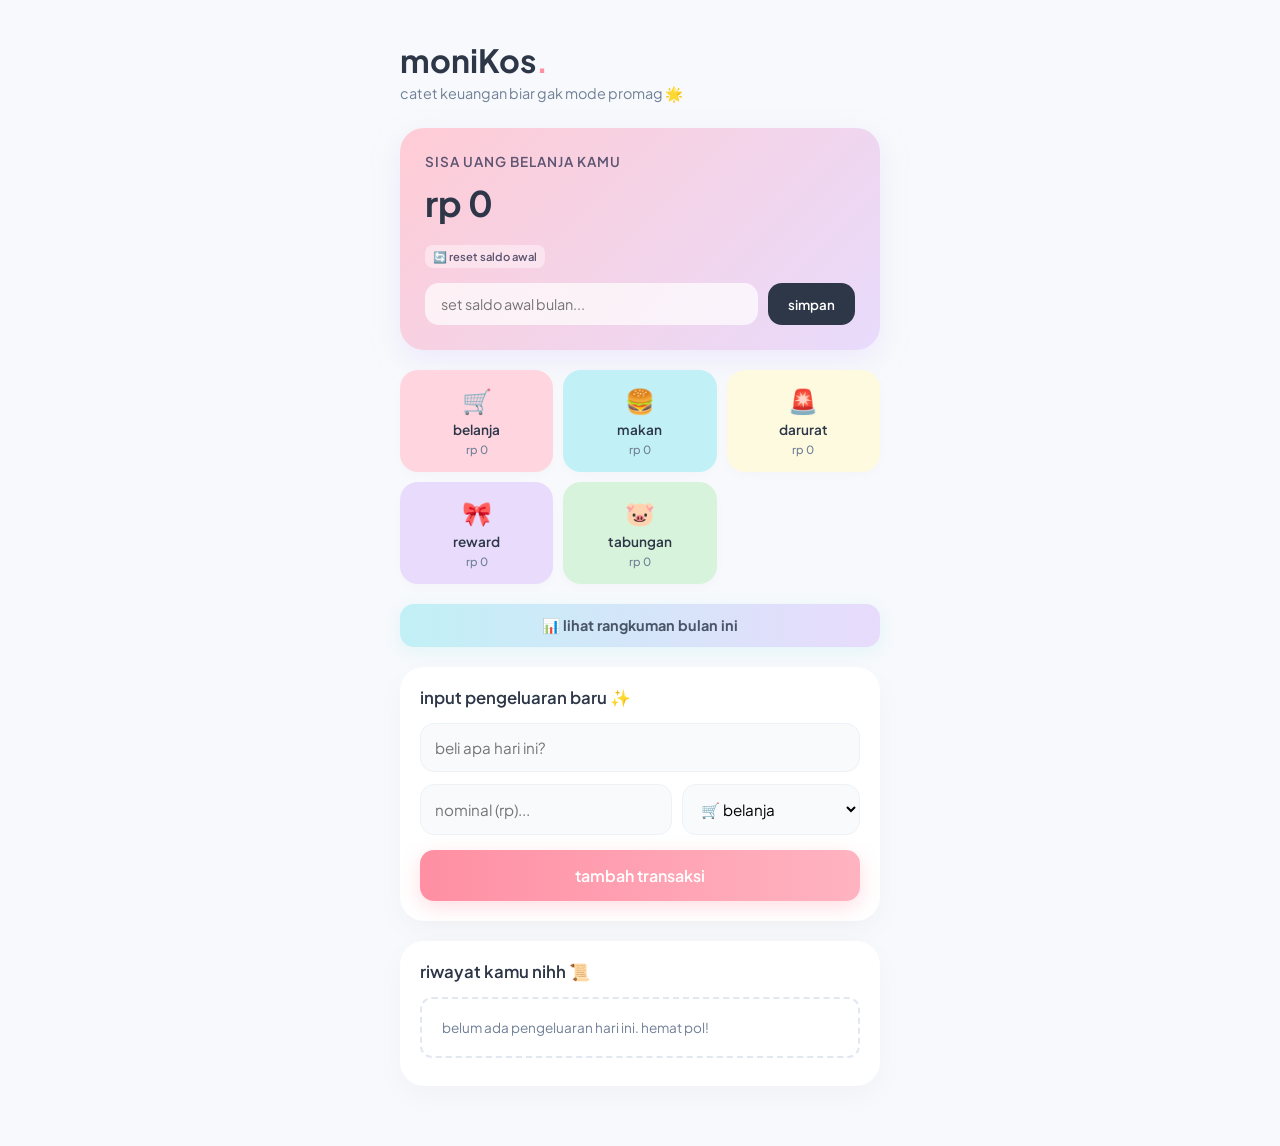
==== index.html @ 298461f0 "Add files via upload" ====
<!DOCTYPE html>
<html lang="en">
<head>
    <meta charset="UTF-8">
    <meta name="viewport" content="width=device-width, initial-scale=1.0">
    <title>moniKos 💸</title>
    <link rel="stylesheet" href="style.css">
</head>
<body>

    <div class="app-container">
        <header class="header">
            <h1>moniKos<span>.</span></h1>
            <p>catet keuangan biar gak mode promag 🌟</p>
        </header>

        <section class="main-balance-card">
            <p class="balance-label">sisa uang belanja kamu</p>
            <h2 id="sisaUang">rp 0</h2>
            <button class="btn-reset-saldo" onclick="resetSaldoAwal()">🔄 reset saldo awal</button>
            
            <div class="setup-saldo" style="margin-top: 15px;">
                <input type="number" id="saldoAwal" placeholder="set saldo awal bulan...">
                <button onclick="setSaldo()">simpan</button>
            </div>
        </section>

        <section class="category-grid">
            <div class="cat-box belanja">
                <span>🛒</span>
                <p>belanja</p>
                <small id="stat-belanja">rp 0</small>
            </div>
            <div class="cat-box makan">
                <span>🍔</span>
                <p>makan</p>
                <small id="stat-makan">rp 0</small>
            </div>
            <div class="cat-box darurat">
                <span>🚨</span>
                <p>darurat</p>
                <small id="stat-darurat">rp 0</small>
            </div>
            <div class="cat-box reward">
                <span>🎀</span>
                <p>reward</p>
                <small id="stat-reward">rp 0</small>
            </div>
            <div class="cat-box tabungan">
                <span>🐷</span>
                <p>tabungan</p>
                <small id="stat-tabungan">rp 0</small>
            </div>
        </section>

        <button class="btn-summary-trigger" onclick="bukaRangkuman()">📊 lihat rangkuman bulan ini</button>

        <section class="card input-card">
            <h3>input pengeluaran baru ✨</h3>
            <div class="form-group">
                <input type="text" id="namaItem" placeholder="beli apa hari ini?" autocomplete="off">
            </div>
            <div class="form-row">
                <input type="number" id="nominalItem" placeholder="nominal (rp)...">
                <select id="kategoriItem">
                    <option value="belanja">🛒 belanja</option>
                    <option value="makan">🍔 makan & minum</option>
                    <option value="darurat">🚨 dana darurat</option>
                    <option value="reward">🎀 self reward</option>
                    <option value="tabungan">🐷 khusus tabungan</option>
                </select>
            </div>
            <button class="btn-primary" onclick="tambahCatatan()">tambah transaksi</button>
        </section>

        <section class="card history-card">
            <h3>riwayat kamu nihh 📜</h3>
            <ul id="listRiwayat" class="history-list">
                <li class="empty-state">belum ada pengeluaran hari ini. hemat pol!</li>
            </ul>
        </section>
    </div>

    <div id="modalRangkuman" class="modal-overlay">
        <div class="modal-content">
            <div class="modal-header">
                <h3 id="judulRangkuman">rangkuman bulan ini 🌟</h3>
                <button class="close-modal" onclick="tutupRangkuman()">×</button>
            </div>
            <div id="isiRangkuman">
                </div>
        </div>
    </div>

    <script>
        // data utama keuangan
        let dompetkos = {
            saldoAwal: 0,
            pengeluaran: {
                belanja: 0,
                makan: 0,
                darurat: 0,
                reward: 0,
                tabungan: 0
            },
            riwayat: []
        };

        const classBulan = ['jan', 'feb', 'mar', 'apr', 'mei', 'jun', 'jul', 'agu', 'sep', 'okt', 'nov', 'des'];
        const namaBulanLengkap = ['januari', 'februari', 'maret', 'april', 'mei', 'juni', 'juli', 'agustus', 'september', 'oktober', 'november', 'desember'];

        // load data pas web dibuka
        window.onload = function() {
            const localData = localStorage.getItem('monikos_data');
            if (localData) {
                dompetkos = JSON.parse(localData);
            }
            updateTampilan();
        }

        // fungsi simpan saldo awal
        function setSaldo() {
            const inputSaldo = document.getElementById('saldoAwal').value;
            if (inputSaldo === '' || inputSaldo < 0) {
                alert('isi nominal saldo awal yang bener dulu yaaa cantiik/ganteng ✨');
                return;
            }
            dompetkos.saldoAwal = parseInt(inputSaldo);
            simpanKeLocalStorage();
            updateTampilan();
            document.getElementById('saldoAwal').value = '';
        }

        // reset total biar ga error minus
        function resetSaldoAwal() {
            const pilihan = confirm("pilih 'OK' untuk RESET TOTAL seluruh data keuangan biar balik ke rp 0.\n\npilih 'Cancel' jika hanya ingin mereset saldo awal saja.");
            if (pilihan) {
                dompetkos = {
                    saldoAwal: 0,
                    pengeluaran: { belanja: 0, makan: 0, darurat: 0, reward: 0, tabungan: 0 },
                    riwayat: []
                };
                alert("semua data keuangan kamu udah bersih kembali ke rp 0 yaaa! ✨");
            } else {
                dompetkos.saldoAwal = 0;
            }
            simpanKeLocalStorage();
            updateTampilan();
        }

        // tambah pengeluaran baru
        function tambahCatatan() {
            const namaItem = document.getElementById('namaItem').value;
            const nominalItem = document.getElementById('nominalItem').value;
            const kategoriItem = document.getElementById('kategoriItem').value;

            if (namaItem === '' || nominalItem === '' || nominalItem <= 0) {
                alert('aduh, isi nama barang ama nominalnya dulu yang bener yaaa! 📑');
                return;
            }

            const nominal = parseInt(nominalItem);
            const sekarang = new Date();

            dompetkos.pengeluaran[kategoriItem] += nominal;
            dompetkos.riwayat.unshift({
                id: Date.now(),
                nama: namaItem,
                nominal: nominal,
                kategori: kategoriItem,
                bulanIdx: sekarang.getMonth(),
                tahun: sekarang.getFullYear(),
                waktuDisplay: sekarang.toLocaleDateString('id-ID', { hour: '2-digit', minute: '2-digit' })
            });

            document.getElementById('namaItem').value = '';
            document.getElementById('nominalItem').value = '';

            simpanKeLocalStorage();
            updateTampilan();
        }

        // hapus satu riwayat transaksi
        function hapusTransaksi(idItem, nominal, kategori) {
            if (confirm('yakin mau hapus transaksi ini dari riwayat? 😢')) {
                dompetkos.pengeluaran[kategori] -= nominal;
                dompetkos.riwayat = dompetkos.riwayat.filter(item => item.id !== idItem);
                simpanKeLocalStorage();
                updateTampilan();
            }
        }

        // update tampilan ke layar monitor
        function updateTampilan() {
            let totalPengeluaran = 0;
            for (let kat in dompetkos.pengeluaran) {
                totalPengeluaran += dompetkos.pengeluaran[kat];
            }

            const sisa = dompetkos.saldoAwal - totalPengeluaran;
            document.getElementById('sisaUang').innerText = 'rp ' + sisa.toLocaleString('id-ID');

            document.getElementById('stat-belanja').innerText = 'rp ' + dompetkos.pengeluaran.belanja.toLocaleString('id-ID');
            document.getElementById('stat-makan').innerText = 'rp ' + dompetkos.pengeluaran.makan.toLocaleString('id-ID');
            document.getElementById('stat-darurat').innerText = 'rp ' + dompetkos.pengeluaran.darurat.toLocaleString('id-ID');
            document.getElementById('stat-reward').innerText = 'rp ' + dompetkos.pengeluaran.reward.toLocaleString('id-ID');
            document.getElementById('stat-tabungan').innerText = 'rp ' + dompetkos.pengeluaran.tabungan.toLocaleString('id-ID');

            const listRiwayat = document.getElementById('listRiwayat');
            if (dompetkos.riwayat.length === 0) {
                listRiwayat.innerHTML = '<li class="empty-state">belum ada pengeluaran hari ini. hemat pol!</li>';
            } else {
                listRiwayat.innerHTML = '';
                let bulanTerakhirDipasang = null;

                dompetkos.riwayat.forEach(item => {
                    if (item.bulanIdx !== bulanTerakhirDipasang) {
                        bulanTerakhirDipasang = item.bulanIdx;
                        const namaBulan = namaBulanLengkap[item.bulanIdx];
                        const classWarna = classBulan[item.bulanIdx];
                        listRiwayat.innerHTML += `
                            <div class="month-divider">
                                <span class="month-label m-${classWarna}">${namaBulan} ${item.tahun}</span>
                            </div>
                        `;
                    }

                    let emoji = '💸';
                    if(item.kategori === 'belanja') emoji = '🛒';
                    if(item.kategori === 'makan') emoji = '🍔';
                    if(item.kategori === 'darurat') emoji = '🚨';
                    if(item.kategori === 'reward') emoji = '🎀';
                    if(item.kategori === 'tabungan') emoji = '🐷';

                    listRiwayat.innerHTML += `
                        <li>
                            <div class="item-info">
                                <strong>${emoji} ${item.nama}</strong>
                                <small>${item.waktuDisplay}</small>
                            </div>
                            <div style="display: flex; align-items: center;">
                                <span class="item-price">- rp ${item.nominal.toLocaleString('id-ID')}</span>
                                <button class="btn-delete" onclick="hapusTransaksi(${item.id}, ${item.nominal}, '${item.kategori}')">hapus</button>
                            </div>
                        </li>
                    `;
                });
            }
        }

        // fungsi buka rangkuman modal
        function bukaRangkuman() {
            const sekarang = new Date();
            const namaBulanIni = namaBulanLengkap[sekarang.getMonth()];
            
            let totalPengeluaran = 0;
            for (let kat in dompetkos.pengeluaran) {
                totalPengeluaran += dompetkos.pengeluaran[kat];
            }

            const sisa = dompetkos.saldoAwal - totalPengeluaran;
            let bgSaldoAkhir = '#d8f3dc'; 
            let teksMotivasi = '"yeay saldo mu sisa, bisa ditabung nih! mantap kerennn 🌟"';

            if (sisa < 0) {
                bgSaldoAkhir = '#ffd6e0'; 
                teksMotivasi = '"aduh gawat keuanganmu minus! kurangi self reward dan mode hemat dimulai! 🚨😭"';
            } else if (sisa === 0 && dompetkos.saldoAwal > 0) {
                bgSaldoAkhir = '#fefae0'; 
                teksMotivasi = '"dompet kamu pas-pasan banget, awas besok makan promag wkwk 🍟"';
            }

            let htmlKonten = `
                <div class="summary-line"><span>💰 total saldo awal</span><strong>rp ${dompetkos.saldoAwal.toLocaleString('id-ID')}</strong></div>
                <div style="margin: 15px 0 5px 0; font-size: 0.85rem; color: var(--text-muted); font-weight: 600;">rincian pengeluaran:</div>
                <div class="summary-line"><span>🛒 belanja</span><span>rp ${dompetkos.pengeluaran.belanja.toLocaleString('id-ID')}</span></div>
                <div class="summary-line"><span>🍔 makan & minum</span><span>rp ${dompetkos.pengeluaran.makan.toLocaleString('id-ID')}</span></div>
                <div class="summary-line"><span>🚨 dana darurat</span><span>rp ${dompetkos.pengeluaran.darurat.toLocaleString('id-ID')}</span></div>
                <div class="summary-line"><span>🎀 self reward</span><span>rp ${dompetkos.pengeluaran.reward.toLocaleString('id-ID')}</span></div>
                <div class="summary-line"><span>🐷 khusus tabungan</span><span>rp ${dompetkos.pengeluaran.tabungan.toLocaleString('id-ID')}</span></div>
                <div class="summary-line" style="margin-top: 10px; font-weight: 600;"><span>💸 total keluar</span><span style="color: #e63946;">rp ${totalPengeluaran.toLocaleString('id-ID')}</span></div>
                <div class="summary-total-box" style="background-color: ${bgSaldoAkhir}; margin-top:15px; padding:15px; border-radius:14px; font-weight:700;">
                    <span style="font-size: 0.85rem; display: block; font-weight: 500; color: #4a5568;">total saldo akhir</span>
                    <span style="font-size: 1.3rem;">rp ${sisa.toLocaleString('id-ID')}</span>
                </div>
                <p class="motivation-text" style="font-size: 0.85rem; color: #4a5568; margin-top: 10px; font-style: italic; text-align: center;">${teksMotivasi}</p>
            `;

            document.getElementById('judulRangkuman').innerText = `rangkuman ${namaBulanIni} ${sekarang.getFullYear()} 📊`;
            document.getElementById('isiRangkuman').innerHTML = htmlKonten;
            document.getElementById('modalRangkuman').classList.add('active');
        }

        function tutupRangkuman() {
            document.getElementById('modalRangkuman').classList.remove('active');
        }

        function simpanKeLocalStorage() {
            localStorage.setItem('monikos_data', JSON.stringify(dompetkos));
        }
    </script>
</body>
</html>
---- style.css ----
/* import font modern dari google fonts */
@import url('https://fonts.googleapis.com/css2?family=Plus+Jakarta+Sans:wght@400;500;600;700&display=swap');

:root {
    --bg-color: #f7f9fc;
    --text-main: #2d3748;
    --text-muted: #718096;
    --accent-pastel: #e2e8f0;
    
    /* warna pastel gen z */
    --pastel-pink: #ffd6e0;
    --pastel-blue: #c1f0f6;
    --pastel-green: #d8f3dc;
    --pastel-purple: #e8dbfc;
    --pastel-yellow: #fefae0;
    --card-bg: #ffffff;
}

* {
    margin: 0;
    padding: 0;
    box-sizing: border-box;
    font-family: 'Plus Jakarta Sans', sans-serif;
    -webkit-tap-highlight-color: transparent;
}

body {
    background-color: var(--bg-color);
    color: var(--text-main);
    padding: 40px 20px;
    display: flex;
    justify-content: center; /* ini yang bikin web kamu auto ke tengah layar laptop! */
    align-items: flex-start;
    min-height: 100vh;
}

/* container utama biar pas di laptop maupun hp */
.app-container {
    width: 100%;
    max-width: 480px; /* nge-lock seukuran layar hp biar estetik */
    animation: fadeIn 0.6s ease-out;
}

/* animasi masuk aplikasi */
@keyframes fadeIn {
    from { opacity: 0; transform: translateY(20px); }
    to { opacity: 1; transform: translateY(0); }
}

/* header styles */
.header {
    margin-bottom: 25px;
    text-align: left;
}

.header h1 {
    font-size: 2rem;
    font-weight: 700;
    color: var(--text-main);
}

.header h1 span {
    color: #ff8fa3;
}

.header p {
    font-size: 0.9rem;
    color: var(--text-muted);
    margin-top: 4px;
}

/* kartu saldo utama yang melayang smooth */
.main-balance-card {
    background: linear-gradient(135deg, #ffccd5, #e8dbfc);
    padding: 25px;
    border-radius: 24px;
    box-shadow: 0 10px 25px rgba(232, 219, 252, 0.5);
    margin-bottom: 20px;
    transition: transform 0.3s ease;
}

.main-balance-card:hover {
    transform: scale(1.02);
}

.balance-label {
    font-size: 0.85rem;
    text-transform: uppercase;
    letter-spacing: 1px;
    color: #5c5470;
    font-weight: 600;
}

.main-balance-card h2 {
   font-size: 2.2rem;
    font-weight: 700;
    margin-top: 10px;
    margin-bottom: 15px; /* ini udah dikunci biar gak bikin layar lompat-lompat */
}

.setup-saldo {
    display: flex;
    gap: 10px;
}

.setup-saldo input {
    flex: 1;
    border: none;
    padding: 12px 16px;
    border-radius: 14px;
    background: rgba(255, 255, 255, 0.7);
    font-size: 0.9rem;
    outline: none;
    transition: all 0.3s ease;
}

.setup-saldo input:focus {
    background: rgba(255, 255, 255, 1);
    box-shadow: 0 0 0 3px rgba(255, 143, 163, 0.3);
}

.setup-saldo button {
    border: none;
    background: var(--text-main);
    color: white;
    padding: 12px 20px;
    border-radius: 14px;
    font-weight: 600;
    cursor: pointer;
    transition: all 0.2s ease;
}

.setup-saldo button:active {
    transform: scale(0.95);
}

/* grid kategori pastel */
.category-grid {
    display: grid;
    grid-template-columns: repeat(3, 1fr);
    gap: 10px;
    margin-bottom: 20px;
}

/* khusus trik grid biar rapi */
.category-grid .cat-box:nth-child(4),
.category-grid .cat-box:nth-child(5) {
    grid-column: span 1.5; /* membagi rata 2 box di baris kedua */
}

.cat-box {
    padding: 15px 10px;
    border-radius: 18px;
    text-align: center;
    font-size: 0.85rem;
    font-weight: 600;
    box-shadow: 0 4px 12px rgba(0,0,0,0.02);
    transition: all 0.3s cubic-bezier(0.175, 0.885, 0.32, 1.275);
}

.cat-box:hover {
    transform: translateY(-5px);
}

.cat-box span {
    font-size: 1.5rem;
    display: block;
    margin-bottom: 5px;
}

.cat-box small {
    display: block;
    margin-top: 4px;
    color: var(--text-muted);
    font-weight: 500;
}

/* variasi warna pastel tiap box */
.belanja { background-color: var(--pastel-pink); }
.makan { background-color: var(--pastel-blue); }
.darurat { background-color: var(--pastel-yellow); }
.reward { background-color: var(--pastel-purple); }
.tabungan { background-color: var(--pastel-green); }

/* card umum */
.card {
    background: var(--card-bg);
    padding: 20px;
    border-radius: 24px;
    box-shadow: 0 10px 30px rgba(0, 0, 0, 0.03);
    margin-bottom: 20px;
}

.card h3 {
    font-size: 1.05rem;
    margin-bottom: 15px;
    font-weight: 600;
}

/* form styling */
.form-group {
    margin-bottom: 12px;
}

.form-row {
    display: flex;
    gap: 10px;
    margin-bottom: 15px;
}

.card input, .card select {
    width: 100%;
    padding: 14px;
    border: 1.5px solid #edf2f7;
    border-radius: 14px;
    outline: none;
    background-color: #f8fafc;
    font-size: 0.95rem;
    transition: all 0.3s ease;
}

.card input:focus, .card select:focus {
    border-color: #ff8fa3;
    background-color: #fff;
    box-shadow: 0 0 0 4px rgba(255, 143, 163, 0.15);
}

.form-row input { flex: 1.2; }
.form-row select { flex: 0.8; }

/* tombol utama super smooth */
.btn-primary {
    width: 100%;
    border: none;
    background: linear-gradient(90deg, #ff8fa3, #ffb3c1);
    color: white;
    padding: 15px;
    border-radius: 14px;
    font-size: 1rem;
    font-weight: 600;
    cursor: pointer;
    box-shadow: 0 6px 20px rgba(255, 143, 163, 0.3);
    transition: all 0.3s ease;
}

.btn-primary:hover {
    box-shadow: 0 8px 25px rgba(255, 143, 163, 0.45);
    transform: translateY(-2px);
}

.btn-primary:active {
    transform: translateY(1px);
}

/* daftar riwayat */
.history-list {
    list-style: none;
}

.history-list li {
    display: flex;
    justify-content: space-between;
    align-items: center;
    padding: 12px 14px;
    background-color: #f8fafc;
    border-radius: 12px;
    margin-bottom: 8px;
    font-size: 0.95rem;
    animation: listSlideIn 0.4s cubic-bezier(0.175, 0.885, 0.32, 1.275);
}

@keyframes listSlideIn {
    from { opacity: 0; transform: scale(0.9) translateY(10px); }
    to { opacity: 1; transform: scale(1) translateY(0); }
}

.history-list li .item-info {
    display: flex;
    flex-direction: column;
}

.history-list li .item-info small {
    color: var(--text-muted);
    font-size: 0.75rem;
    margin-top: 2px;
}

.history-list li .item-price {
    font-weight: 600;
    color: #e63946;
}

.empty-state {
    text-align: center;
    color: var(--text-muted);
    font-size: 0.85rem !important;
    padding: 20px !important;
    background: transparent !important;
    border: 2px dashed #e2e8f0;
}

/* gaya untuk tombol hapus riwayat */
.btn-delete {
    background: #ffb3c1;
    color: #fff;
    border: none;
    padding: 6px 10px;
    border-radius: 8px;
    font-size: 0.75rem;
    font-weight: 600;
    cursor: pointer;
    transition: all 0.2s ease;
    margin-left: 10px;
}

.btn-delete:hover {
    background: #ff8fa3;
    transform: scale(1.05);
}

/* badge pembatas bulan yang aesthetic */
.month-divider {
    text-align: center;
    margin: 20px 0 10px 0;
    position: relative;
}

.month-label {
    display: inline-block;
    padding: 6px 16px;
    border-radius: 20px;
    font-size: 0.8rem;
    font-weight: 700;
    text-transform: uppercase;
    letter-spacing: 0.5px;
    box-shadow: 0 4px 10px rgba(0,0,0,0.02);
}

/* variasi warna pembatas bulan pastel */
.m-jan { background-color: #ffd6e0; color: #ff758f; }
.m-feb { background-color: #c1f0f6; color: #00b4d8; }
.m-mar { background-color: #d8f3dc; color: #40916c; }
.m-apr { background-color: #e8dbfc; color: #7a5195; }
.m-mei { background-color: #fefae0; color: #b5a642; }
.m-jun { background-color: #ffe5ec; color: #ff5c8a; }
.m-jul { background-color: #e0f2fe; color: #0369a1; }
.m-agu { background-color: #f0fdf4; color: #166534; }
.m-sep { background-color: #faf5ff; color: #6b21a8; }
.m-okt { background-color: #fff7ed; color: #9a3412; }
.m-nov { background-color: #eff6ff; color: #1e40af; }
.m-des { background-color: #fdf2f8; color: #9d174d; }

/* tombol reset saldo utama */
.btn-reset-saldo {
    background: rgba(255, 255, 255, 0.4);
    border: none;
    color: #5c5470;
    padding: 4px 8px;
    border-radius: 8px;
    font-size: 0.7rem;
    font-weight: 600;
    cursor: pointer;
    margin-top: 5px;
    transition: all 0.2s;
}
.btn-reset-saldo:hover {
    background: rgba(255, 255, 255, 0.8);
}

/* tombol untuk buka rangkuman bulanan */
.btn-summary-trigger {
    width: 100%;
    border: none;
    background: linear-gradient(90deg, #c1f0f6, #e8dbfc);
    color: #4a5568;
    padding: 12px;
    border-radius: 14px;
    font-size: 0.9rem;
    font-weight: 700;
    cursor: pointer;
    margin-bottom: 20px;
    box-shadow: 0 4px 15px rgba(193, 240, 246, 0.4);
    transition: all 0.3s ease;
}

.btn-summary-trigger:hover {
    transform: translateY(-2px);
    box-shadow: 0 6px 20px rgba(193, 240, 246, 0.6);
}

/* background hitam transparan di belakang pop-up */
.modal-overlay {
    position: fixed;
    top: 0; left: 0; width: 100%; height: 100%;
    background: rgba(0, 0, 0, 0.4);
    backdrop-filter: blur(4px); /* efek blur kaca kekinian */
    display: flex;
    justify-content: center;
    align-items: center;
    z-index: 999;
    opacity: 0; pointer-events: none;
    transition: opacity 0.3s ease;
}

/* jendela kotak pop-up-nya */
.modal-content {
    background: white;
    width: 90%;
    max-width: 400px;
    padding: 25px;
    border-radius: 24px;
    box-shadow: 0 20px 40px rgba(0,0,0,0.1);
    transform: scale(0.8);
    transition: all 0.3s cubic-bezier(0.175, 0.885, 0.32, 1.275);
}

/* class aktif saat pop-up muncul */
.modal-overlay.active {
    opacity: 1;
    pointer-events: auto;
}
.modal-overlay.active .modal-content {
    transform: scale(1);
}

.modal-header {
    display: flex;
    justify-content: space-between;
    align-items: center;
    margin-bottom: 20px;
}

.modal-header h3 {
    font-size: 1.2rem;
    color: var(--text-main);
}

.close-modal {
    background: #edf2f7;
    border: none;
    width: 30px; height: 30px;
    border-radius: 50%;
    font-weight: bold;
    cursor: pointer;
    transition: background 0.2s;
}
.close-modal:hover { background: var(--pastel-pink); }

/* rincian di dalam pop-up */
.summary-line {
    display: flex;
    justify-content: space-between;
    padding: 10px 0;
    border-bottom: 1px dashed #edf2f7;
    font-size: 0.95rem;
}

.summary-total-box {
    margin-top: 15px;
    padding: 15px;
    border-radius: 14px;
    text-align: center;
    font-weight: 700;
}

.motivation-text {
    font-size: 0.85rem;
    color: #4a5568;
    margin-top: 10px;
    font-style: italic;
    text-align: center;
    font-weight: 500;
}
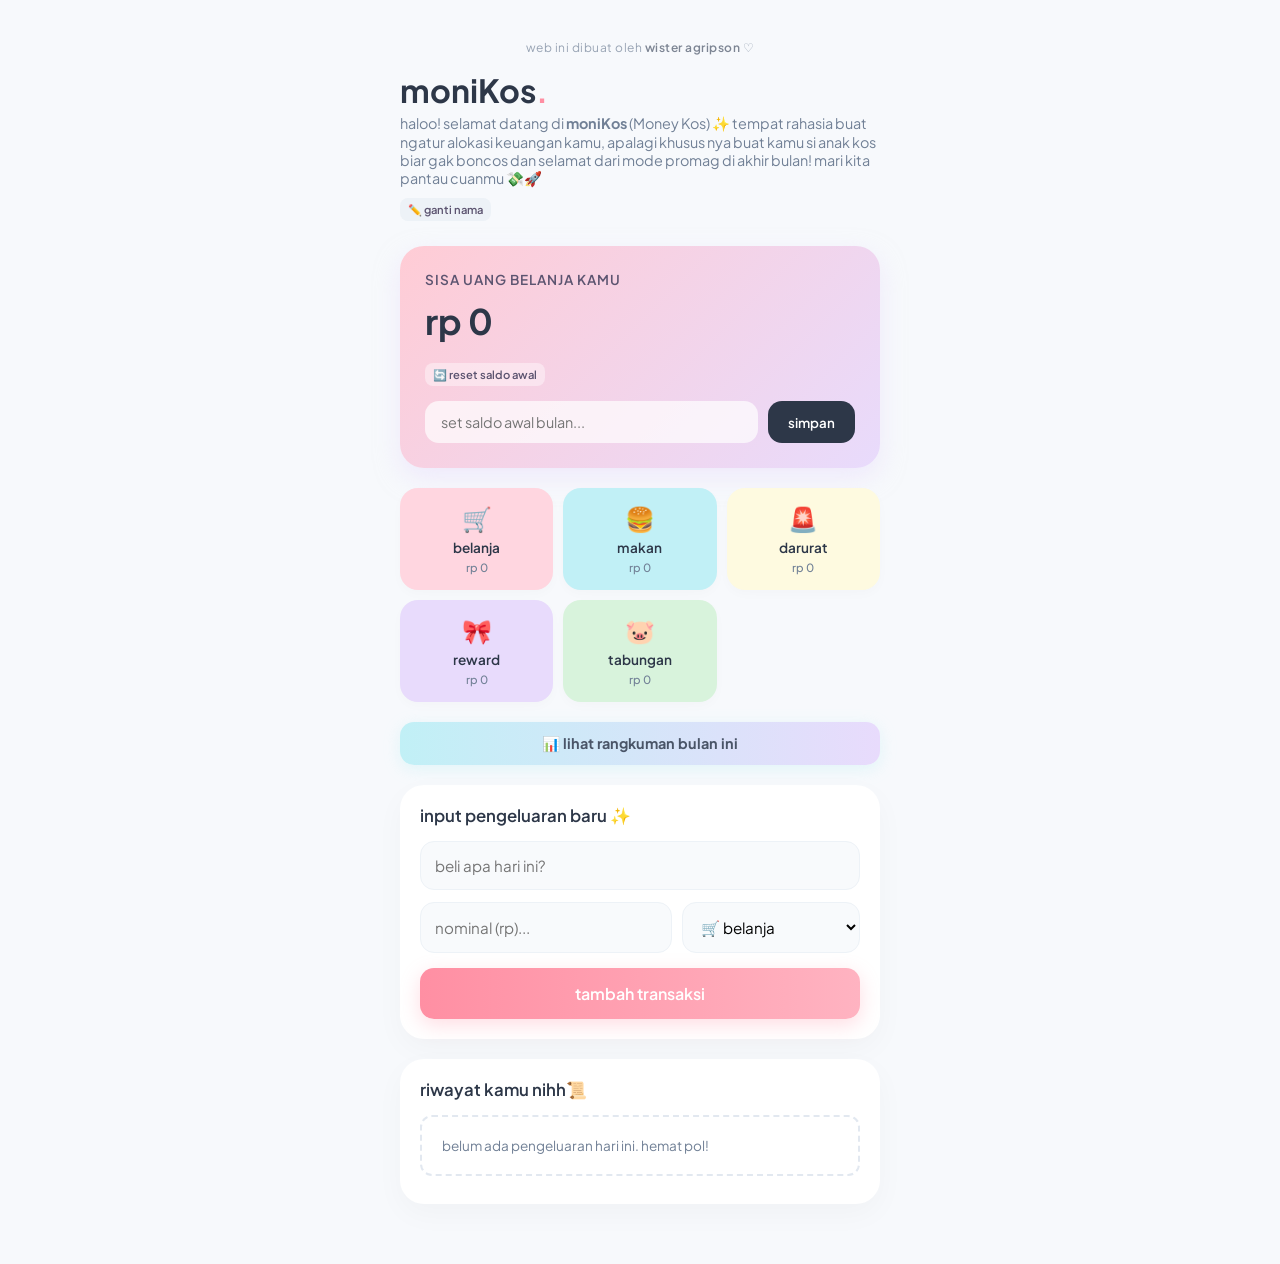
==== commit 27c50e47: "Add files via upload" ====
--- a/index.html
+++ b/index.html
@@ -5,13 +5,18 @@
     <meta name="viewport" content="width=device-width, initial-scale=1.0">
     <title>moniKos 💸</title>
     <link rel="stylesheet" href="style.css">
+    <div class="app-container">
 </head>
 <body>
 
     <div class="app-container">
         <header class="header">
-            <h1>moniKos<span>.</span></h1>
-            <p>catet keuangan biar gak mode promag 🌟</p>
+            <div class="web-watermark-top">
+                <p>web ini dibuat oleh <strong>wister agripson</strong> ♡</p>
+            </div>
+            <h1>moniKos<span id="displayNama">.</span></h1>
+            <p id="deskripsiFun">haloo! selamat datang di <strong>moniKos</strong> (Money Kos) ✨ tempat rahasia buat ngatur alokasi keuangan kamu, apalagi khusus nya buat kamu si anak kos biar gak boncos dan selamat dari mode promag di akhir bulan! mari kita pantau cuanmu 💸🚀</p>
+            <button class="btn-reset-saldo" style="margin-top: 10px; background: #edf2f7;" onclick="gantiNamaPanggilan()">✏️ ganti nama</button>
         </header>
 
         <section class="main-balance-card">
@@ -74,11 +79,12 @@
         </section>
 
         <section class="card history-card">
-            <h3>riwayat kamu nihh 📜</h3>
+            <h3>riwayat kamu nihh📜</h3>
             <ul id="listRiwayat" class="history-list">
                 <li class="empty-state">belum ada pengeluaran hari ini. hemat pol!</li>
             </ul>
         </section>
+
     </div>
 
     <div id="modalRangkuman" class="modal-overlay">
@@ -93,8 +99,9 @@
     </div>
 
     <script>
-        // data utama keuangan
+        // data utama keuangan ditambah property nama
         let dompetkos = {
+            namaUser: "",
             saldoAwal: 0,
             pengeluaran: {
                 belanja: 0,
@@ -115,6 +122,27 @@
             if (localData) {
                 dompetkos = JSON.parse(localData);
             }
+            
+            // kalau nama belum ada, tembak promt suruh masukin nickname
+            if (!dompetkos.namaUser || dompetkos.namaUser.trim() === "") {
+                gantiNamaPanggilan();
+            } else {
+                updateTampilan();
+            }
+        }
+
+        // fungsi baru buat set/ganti nama panggilan
+        function gantiNamaPanggilan() {
+            let namaInput = prompt("halo! masukkan nama panggilan/nickname kamu dulu yaaa ✨:", dompetkos.namaUser || "");
+            
+            if (namaInput === null) return; // kalau klik cancel ga ngaruh
+            
+            if (namaInput.trim() === "") {
+                dompetkos.namaUser = "";
+            } else {
+                dompetkos.namaUser = namaInput.trim();
+            }
+            simpanKeLocalStorage();
             updateTampilan();
         }
 
@@ -135,7 +163,9 @@
         function resetSaldoAwal() {
             const pilihan = confirm("pilih 'OK' untuk RESET TOTAL seluruh data keuangan biar balik ke rp 0.\n\npilih 'Cancel' jika hanya ingin mereset saldo awal saja.");
             if (pilihan) {
+                const namaSekarang = dompetkos.namaUser; // amankan nama user
                 dompetkos = {
+                    namaUser: namaSekarang,
                     saldoAwal: 0,
                     pengeluaran: { belanja: 0, makan: 0, darurat: 0, reward: 0, tabungan: 0 },
                     riwayat: []
@@ -170,7 +200,7 @@
                 kategori: kategoriItem,
                 bulanIdx: sekarang.getMonth(),
                 tahun: sekarang.getFullYear(),
-                waktuDisplay: sekarang.toLocaleDateString('id-ID', { hour: '2-digit', minute: '2-digit' })
+                waktuDisplay: ThermalDate(sekarang)
             });
 
             document.getElementById('namaItem').value = '';
@@ -178,6 +208,10 @@
 
             simpanKeLocalStorage();
             updateTampilan();
+        }
+
+        function ThermalDate(date) {
+            return date.toLocaleDateString('id-ID', { hour: '2-digit', minute: '2-digit' });
         }
 
         // hapus satu riwayat transaksi
@@ -192,6 +226,17 @@
 
         // update tampilan ke layar monitor
         function updateTampilan() {
+           // update nama di header web & deskripsi secara dinamis
+            if (dompetkos.namaUser && dompetkos.namaUser !== "") {
+                document.getElementById('displayNama').innerText = " " + dompetkos.namaUser.toLowerCase() + ".";
+                document.getElementById('deskripsiFun').innerHTML = `haloo <strong>${dompetkos.namaUser.toLowerCase()}</strong>! selamat datang di <strong>moniKos</strong> (Money Kos) ✨ tempat rahasia buat ngatur alokasi keuangan kamu, apalagi khusus nya buat kamu si anak kos biar gak boncos dan selamat dari mode promag di akhir bulan! mari kita pantau cuanmu 💸🚀`;
+            } else {
+                document.getElementById('displayNama').innerText = ".";
+                document.getElementById('deskripsiFun').innerHTML = `haloo! selamat datang di <strong>moniKos</strong> (Money Kos) ✨ tempat rahasia buat ngatur alokasi keuangan kamu, apalagi khusus nya buat kamu si anak kos biar gak boncos dan selamat dari mode promag di akhir bulan! mari kita pantau cuanmu💸🚀`;
+            }
+
+            // --- sisa kode updateTampilan ke bawahnya tetep sama yaaa, jangan dihapus ---
+
             let totalPengeluaran = 0;
             for (let kat in dompetkos.pengeluaran) {
                 totalPengeluaran += dompetkos.pengeluaran[kat];
--- a/style.css
+++ b/style.css
@@ -470,4 +470,45 @@
     font-style: italic;
     text-align: center;
     font-weight: 500;
+}
+
+CSS
+/* style untuk watermark di bawah web */
+.web-watermark {
+    text-align: center;
+    margin-top: 30px;
+    padding-bottom: 10px;
+}
+
+.web-watermark p {
+    font-size: 0.8rem;
+    color: var(--text-muted);
+    opacity: 0.7;
+    letter-spacing: 0.5px;
+}
+
+.web-watermark strong {
+    color: #4a5568;
+    font-weight: 600;
+    text-transform: lowercase; /* biar tetep keliatan santai pake huruf kecil */
+}
+
+/* style baru untuk watermark di bagian atas web */
+.web-watermark-top {
+    text-align: center;
+    margin-bottom: 15px; /* kasih jarak sedikit ke judul moniKos */
+}
+
+.web-watermark-top p {
+    font-size: 0.75rem; /* tetep kecil unyu */
+    color: var(--text-muted);
+    opacity: 0.7;
+    letter-spacing: 0.5px;
+    margin: 0;
+}
+
+.web-watermark-top strong {
+    color: #4a5568;
+    font-weight: 600;
+    text-transform: lowercase;
 }
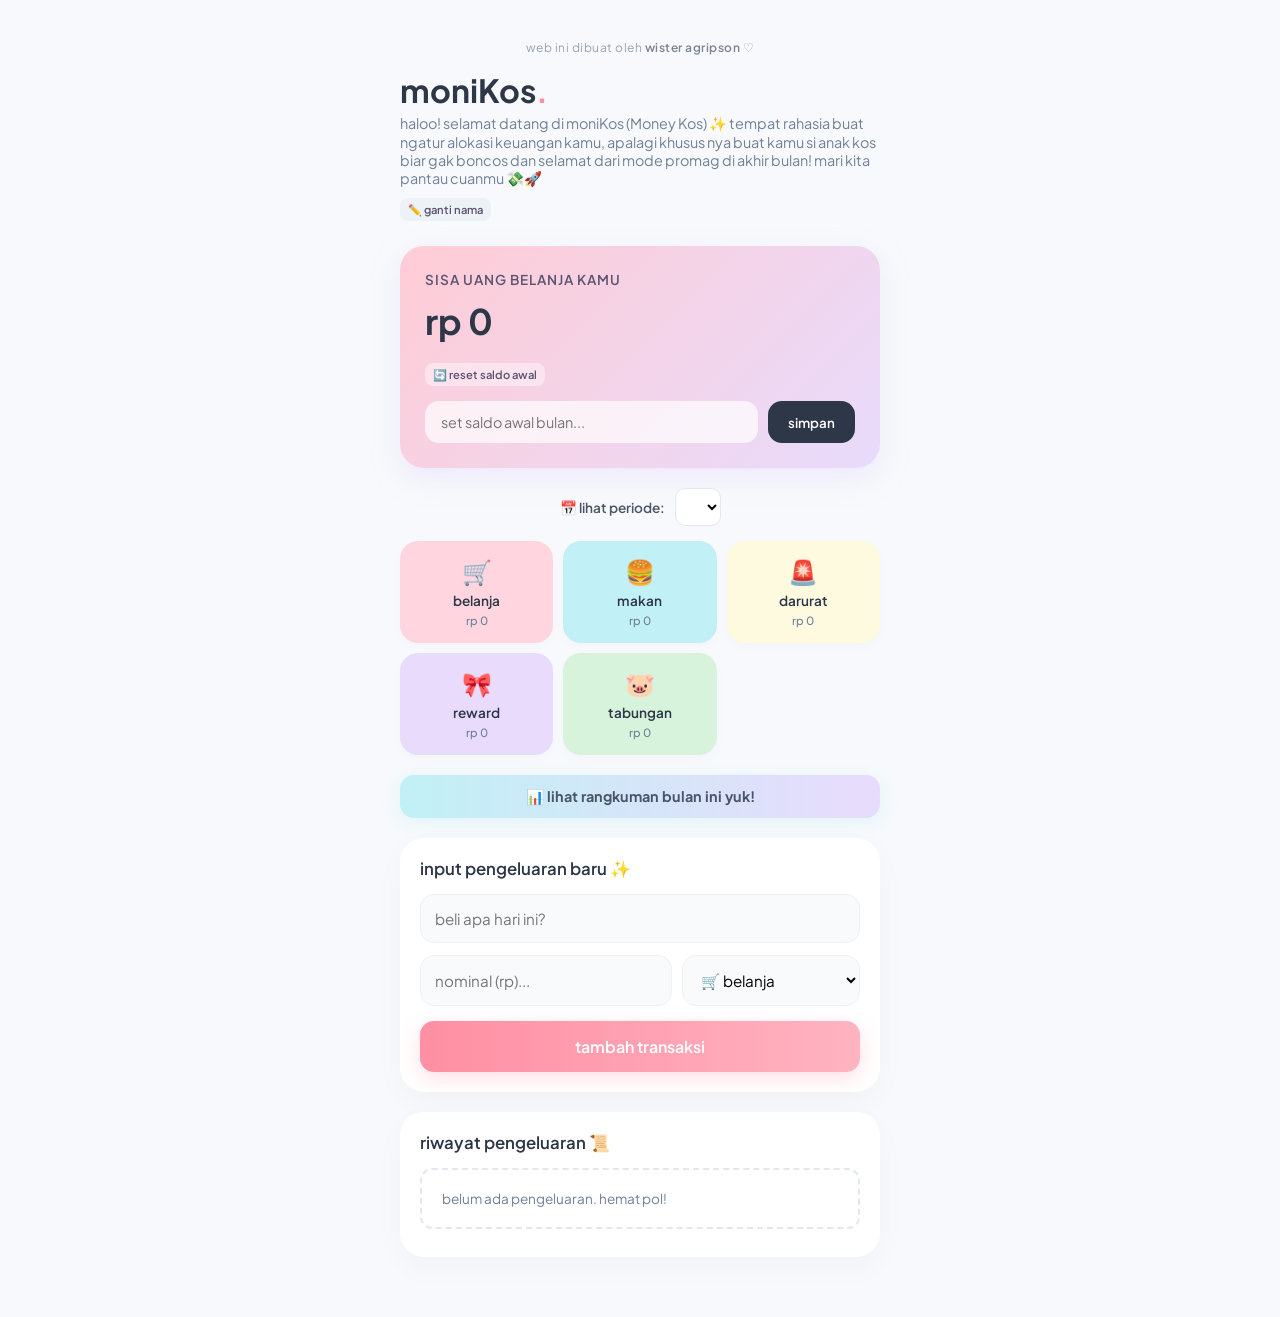
==== commit a7d9d6f3: "Add files via upload" ====
--- a/index.html
+++ b/index.html
@@ -5,20 +5,62 @@
     <meta name="viewport" content="width=device-width, initial-scale=1.0">
     <title>moniKos 💸</title>
     <link rel="stylesheet" href="style.css">
-    <div class="app-container">
+    <style>
+        /* beberapa tambahan css biar makin ciamik & interaktif */
+        .category-grid .cat-box {
+            cursor: pointer;
+            transition: transform 0.2s, box-shadow 0.2s;
+        }
+        .category-grid .cat-box:hover {
+            transform: translateY(-3px);
+            box-shadow: 0 4px 12px rgba(0,0,0,0.08);
+        }
+        .filter-arsip-box {
+            margin: 15px 0;
+            display: flex;
+            gap: 10px;
+            align-items: center;
+            justify-content: center;
+        }
+        .filter-arsip-box select {
+            padding: 8px 12px;
+            border-radius: 10px;
+            border: 1px solid #e2e8f0;
+            font-size: 0.9rem;
+            background: #fff;
+            outline: none;
+        }
+        .history-kategori-list {
+            list-style: none;
+            padding: 0;
+            margin: 15px 0 0 0;
+            max-height: 250px;
+            overflow-y: auto;
+        }
+        .history-kategori-list li {
+            display: flex;
+            justify-content: space-between;
+            padding: 8px 0;
+            border-bottom: 1px id #edf2f7;
+            font-size: 0.9rem;
+        }
+    </style>
 </head>
 <body>
 
     <div class="app-container">
+        <!-- header dengan watermark di paling atas -->
         <header class="header">
             <div class="web-watermark-top">
                 <p>web ini dibuat oleh <strong>wister agripson</strong> ♡</p>
             </div>
+            
             <h1>moniKos<span id="displayNama">.</span></h1>
-            <p id="deskripsiFun">haloo! selamat datang di <strong>moniKos</strong> (Money Kos) ✨ tempat rahasia buat ngatur alokasi keuangan kamu, apalagi khusus nya buat kamu si anak kos biar gak boncos dan selamat dari mode promag di akhir bulan! mari kita pantau cuanmu 💸🚀</p>
+            <p id="deskripsiFun">haloo! selamat datang di moniKos (Money Kos) ✨ tempat rahasia buat ngatur alokasi keuangan kamu, apalagi khusus nya buat kamu si anak kos biar gak boncos dan selamat dari mode promag di akhir bulan! mari kita pantau cuanmu 💸🚀</p>
             <button class="btn-reset-saldo" style="margin-top: 10px; background: #edf2f7;" onclick="gantiNamaPanggilan()">✏️ ganti nama</button>
         </header>
 
+        <!-- section saldo utama -->
         <section class="main-balance-card">
             <p class="balance-label">sisa uang belanja kamu</p>
             <h2 id="sisaUang">rp 0</h2>
@@ -30,41 +72,30 @@
             </div>
         </section>
 
+        <!-- Pilihan Bulan Aktif / Arsip Masa Lalu -->
+        <div class="filter-arsip-box">
+            <label style="font-size: 0.85rem; font-weight: 600; color: #4a5568;">📅 lihat periode:</label>
+            <select id="selectPeriode" onchange="gantiPeriodeTampilan()">
+                <!-- di-generate otomatis via js -->
+            </select>
+        </div>
+
+        <!-- grid alokasi / kategori (Bisa diklik sekarang!) -->
         <section class="category-grid">
-            <div class="cat-box belanja">
-                <span>🛒</span>
-                <p>belanja</p>
-                <small id="stat-belanja">rp 0</small>
-            </div>
-            <div class="cat-box makan">
-                <span>🍔</span>
-                <p>makan</p>
-                <small id="stat-makan">rp 0</small>
-            </div>
-            <div class="cat-box darurat">
-                <span>🚨</span>
-                <p>darurat</p>
-                <small id="stat-darurat">rp 0</small>
-            </div>
-            <div class="cat-box reward">
-                <span>🎀</span>
-                <p>reward</p>
-                <small id="stat-reward">rp 0</small>
-            </div>
-            <div class="cat-box tabungan">
-                <span>🐷</span>
-                <p>tabungan</p>
-                <small id="stat-tabungan">rp 0</small>
-            </div>
+            <div class="cat-box belanja" onclick="bukaDetailKategori('belanja', '🛒 belanja')"><span>🛒</span><p>belanja</p><small id="stat-belanja">rp 0</small></div>
+            <div class="cat-box makan" onclick="bukaDetailKategori('makan', '🍔 makan & minum')"><span>🍔</span><p>makan</p><small id="stat-makan">rp 0</small></div>
+            <div class="cat-box darurat" onclick="bukaDetailKategori('darurat', '🚨 dana darurat')"><span>🚨</span><p>darurat</p><small id="stat-darurat">rp 0</small></div>
+            <div class="cat-box reward" onclick="bukaDetailKategori('reward', '🎀 self reward')"><span>🎀</span><p>reward</p><small id="stat-reward">rp 0</small></div>
+            <div class="cat-box tabungan" onclick="bukaDetailKategori('tabungan', '🐷 khusus tabungan')"><span>🐷</span><p>tabungan</p><small id="stat-tabungan">rp 0</small></div>
         </section>
 
-        <button class="btn-summary-trigger" onclick="bukaRangkuman()">📊 lihat rangkuman bulan ini</button>
-
+        <!-- tombol rangkuman bulanan -->
+        <button class="btn-summary-trigger" onclick="bukaRangkuman()">📊 lihat rangkuman bulan ini yuk! </button>
+
+        <!-- form input transaksi -->
         <section class="card input-card">
             <h3>input pengeluaran baru ✨</h3>
-            <div class="form-group">
-                <input type="text" id="namaItem" placeholder="beli apa hari ini?" autocomplete="off">
-            </div>
+            <div class="form-group"><input type="text" id="namaItem" placeholder="beli apa hari ini?" autocomplete="off"></div>
             <div class="form-row">
                 <input type="number" id="nominalItem" placeholder="nominal (rp)...">
                 <select id="kategoriItem">
@@ -78,198 +109,228 @@
             <button class="btn-primary" onclick="tambahCatatan()">tambah transaksi</button>
         </section>
 
+        <!-- riwayat pengeluaran keseluruhan -->
         <section class="card history-card">
-            <h3>riwayat kamu nihh📜</h3>
+            <h3>riwayat pengeluaran 📜</h3>
             <ul id="listRiwayat" class="history-list">
-                <li class="empty-state">belum ada pengeluaran hari ini. hemat pol!</li>
+                <li class="empty-state">belum ada pengeluaran. hemat pol!</li>
             </ul>
         </section>
-
     </div>
 
+    <!-- Kotak Pop-up Rangkuman Bulanan -->
     <div id="modalRangkuman" class="modal-overlay">
         <div class="modal-content">
             <div class="modal-header">
                 <h3 id="judulRangkuman">rangkuman bulan ini 🌟</h3>
                 <button class="close-modal" onclick="tutupRangkuman()">×</button>
             </div>
-            <div id="isiRangkuman">
-                </div>
+            <div id="isiRangkuman"></div>
         </div>
     </div>
 
+    <!-- Kotak Pop-up Detail Kategori -->
+    <div id="modalKategori" class="modal-overlay">
+        <div class="modal-content">
+            <div class="modal-header">
+                <h3 id="judulKategori">detail kategori</h3>
+                <button class="close-modal" onclick="tutupKategori()">×</button>
+            </div>
+            <div id="isiKategori">
+                <!-- info di-generate via js -->
+            </div>
+        </div>
+    </div>
+
     <script>
-        // data utama keuangan ditambah property nama
-        let dompetkos = {
+        // Logika Database Baru: Mendukung Arsip per Bulan-Tahun
+        let masterKos = {
             namaUser: "",
-            saldoAwal: 0,
-            pengeluaran: {
-                belanja: 0,
-                makan: 0,
-                darurat: 0,
-                reward: 0,
-                tabungan: 0
-            },
-            riwayat: []
+            periodeAktif: "", // format "YYYY-MM"
+            bulanan: {} // wadah menyimpan { "2026-06": { saldoAwal, pengeluaran, riwayat } }
         };
 
-        const classBulan = ['jan', 'feb', 'mar', 'apr', 'mei', 'jun', 'jul', 'agu', 'sep', 'okt', 'nov', 'des'];
         const namaBulanLengkap = ['januari', 'februari', 'maret', 'april', 'mei', 'juni', 'juli', 'agustus', 'september', 'oktober', 'november', 'desember'];
-
-        // load data pas web dibuka
+        let periodeYangDilihat = "";
+
         window.onload = function() {
-            const localData = localStorage.getItem('monikos_data');
+            const sekarang = new Date();
+            const keyBulanIni = `${sekarang.getFullYear()}-${String(sekarang.getMonth() + 1).padStart(2, '0')}`;
+            masterKos.periodeAktif = keyBulanIni;
+            periodeYangDilihat = keyBulanIni;
+
+            const localData = localStorage.getItem('monikos_master_data');
             if (localData) {
-                dompetkos = JSON.parse(localData);
-            }
-            
-            // kalau nama belum ada, tembak promt suruh masukin nickname
-            if (!dompetkos.namaUser || dompetkos.namaUser.trim() === "") {
-                gantiNamaPanggilan();
-            } else {
-                updateTampilan();
-            }
-        }
-
-        // fungsi baru buat set/ganti nama panggilan
-        function gantiNamaPanggilan() {
-            let namaInput = prompt("halo! masukkan nama panggilan/nickname kamu dulu yaaa ✨:", dompetkos.namaUser || "");
-            
-            if (namaInput === null) return; // kalau klik cancel ga ngaruh
-            
-            if (namaInput.trim() === "") {
-                dompetkos.namaUser = "";
-            } else {
-                dompetkos.namaUser = namaInput.trim();
-            }
-            simpanKeLocalStorage();
-            updateTampilan();
-        }
-
-        // fungsi simpan saldo awal
-        function setSaldo() {
-            const inputSaldo = document.getElementById('saldoAwal').value;
-            if (inputSaldo === '' || inputSaldo < 0) {
-                alert('isi nominal saldo awal yang bener dulu yaaa cantiik/ganteng ✨');
-                return;
-            }
-            dompetkos.saldoAwal = parseInt(inputSaldo);
-            simpanKeLocalStorage();
-            updateTampilan();
-            document.getElementById('saldoAwal').value = '';
-        }
-
-        // reset total biar ga error minus
-        function resetSaldoAwal() {
-            const pilihan = confirm("pilih 'OK' untuk RESET TOTAL seluruh data keuangan biar balik ke rp 0.\n\npilih 'Cancel' jika hanya ingin mereset saldo awal saja.");
-            if (pilihan) {
-                const namaSekarang = dompetkos.namaUser; // amankan nama user
-                dompetkos = {
-                    namaUser: namaSekarang,
+                masterKos = JSON.parse(localData);
+                // Sinkronisasi kalau masuk bulan baru secara otomatis
+                masterKos.periodeAktif = keyBulanIni;
+            }
+
+            // Inisialisasi struktur bulan berjalan jika belum ada
+            initDataBulan(keyBulanIni);
+            
+            if (!masterKos.namaUser || masterKos.namaUser.trim() === "") { 
+                gantiNamaPanggilan(); 
+            } else { 
+                buatOpsiPeriode();
+                updateTampilan(); 
+            }
+        }
+
+        function initDataBulan(keyBulan) {
+            if (!masterKos.bulanan[keyBulan]) {
+                masterKos.bulanan[keyBulan] = {
                     saldoAwal: 0,
                     pengeluaran: { belanja: 0, makan: 0, darurat: 0, reward: 0, tabungan: 0 },
                     riwayat: []
                 };
-                alert("semua data keuangan kamu udah bersih kembali ke rp 0 yaaa! ✨");
-            } else {
-                dompetkos.saldoAwal = 0;
-            }
+            }
+        }
+
+        function buatOpsiPeriode() {
+            const select = document.getElementById('selectPeriode');
+            select.innerHTML = "";
+            
+            // Urutkan key dari yang terbaru
+            const keys = Object.keys(masterKos.bulanan).sort().reverse();
+            keys.forEach(key => {
+                const [thn, bln] = key.split('-');
+                const namaBln = namaBulanLengkap[parseInt(bln) - 1];
+                const option = document.createElement('option');
+                option.value = key;
+                option.innerText = `${namaBln} ${thn}`;
+                if (key === masterKos.periodeAktif) option.innerText += " (bulan ini)";
+                select.appendChild(option);
+            });
+            select.value = periodeYangDilihat;
+        }
+
+        function gantiPeriodeTampilan() {
+            periodeYangDilihat = document.getElementById('selectPeriode').value;
+            updateTampilan();
+        }
+
+        function gantiNamaPanggilan() {
+            let namaInput = prompt("halo! masukkan nama panggilan/nickname kamu dulu yaaa ✨:", masterKos.namaUser || "");
+            if (namaInput === null) return;
+            masterKos.namaUser = namaInput.trim() === "" ? "" : namaInput.trim();
             simpanKeLocalStorage();
+            buatOpsiPeriode();
             updateTampilan();
         }
 
-        // tambah pengeluaran baru
+        function setSaldo() {
+            const inputSaldo = document.getElementById('saldoAwal').value;
+            if (inputSaldo === '' || inputSaldo < 0) { alert('isi nominal saldo awal yang bener dulu yaaa cantiik/ganteng ✨'); return; }
+            
+            // Saldo awal selalu disimpan di bulan aktif saat ini
+            initDataBulan(masterKos.periodeAktif);
+            masterKos.bulanan[masterKos.periodeAktif].saldoAwal = parseInt(inputSaldo);
+            
+            simpanKeLocalStorage();
+            periodeYangDilihat = masterKos.periodeAktif;
+            buatOpsiPeriode();
+            updateTampilan();
+            document.getElementById('saldoAwal').value = '';
+        }
+
+        function resetSaldoAwal() {
+            const pilihan = confirm("yakin mau RESET data di periode yang sedang dilihat ini kembali ke rp 0?");
+            if (pilihan) {
+                masterKos.bulanan[periodeYangDilihat] = {
+                    saldoAwal: 0,
+                    pengeluaran: { belanja: 0, makan: 0, darurat: 0, reward: 0, tabungan: 0 },
+                    riwayat: []
+                };
+                alert("data periode ini udah dibersihkan yaaa! ✨");
+                simpanKeLocalStorage();
+                updateTampilan();
+            }
+        }
+
         function tambahCatatan() {
+            // Pengeluaran baru otomatis dipaksa masuk ke bulan berjalan saat ini
+            const keyBulan = masterKos.periodeAktif;
+            initDataBulan(keyBulan);
+
             const namaItem = document.getElementById('namaItem').value;
             const nominalItem = document.getElementById('nominalItem').value;
             const kategoriItem = document.getElementById('kategoriItem').value;
 
-            if (namaItem === '' || nominalItem === '' || nominalItem <= 0) {
-                alert('aduh, isi nama barang ama nominalnya dulu yang bener yaaa! 📑');
-                return;
-            }
-
+            if (namaItem === '' || nominalItem === '' || nominalItem <= 0) { alert('aduh, isi nama barang ama nominalnya dulu yang bener yaaa! 📑'); return; }
+            
             const nominal = parseInt(nominalItem);
             const sekarang = new Date();
 
-            dompetkos.pengeluaran[kategoriItem] += nominal;
-            dompetkos.riwayat.unshift({
+            masterKos.bulanan[keyBulan].pengeluaran[kategoriItem] += nominal;
+            masterKos.bulanan[keyBulan].riwayat.unshift({
                 id: Date.now(),
                 nama: namaItem,
                 nominal: nominal,
                 kategori: kategoriItem,
-                bulanIdx: sekarang.getMonth(),
-                tahun: sekarang.getFullYear(),
-                waktuDisplay: ThermalDate(sekarang)
+                waktuDisplay: sekarang.toLocaleDateString('id-ID', { day: 'numeric', hour: '2-digit', minute: '2-digit' })
             });
 
             document.getElementById('namaItem').value = '';
             document.getElementById('nominalItem').value = '';
 
+            // Kembalikan pandangan user ke bulan sekarang biar keliatan updatenya
+            periodeYangDilihat = keyBulan;
             simpanKeLocalStorage();
+            buatOpsiPeriode();
             updateTampilan();
         }
 
-        function ThermalDate(date) {
-            return date.toLocaleDateString('id-ID', { hour: '2-digit', minute: '2-digit' });
-        }
-
-        // hapus satu riwayat transaksi
         function hapusTransaksi(idItem, nominal, kategori) {
             if (confirm('yakin mau hapus transaksi ini dari riwayat? 😢')) {
-                dompetkos.pengeluaran[kategori] -= nominal;
-                dompetkos.riwayat = dompetkos.riwayat.filter(item => item.id !== idItem);
+                masterKos.bulanan[periodeYangDilihat].pengeluaran[kategori] -= nominal;
+                masterKos.bulanan[periodeYangDilihat].riwayat = masterKos.bulanan[periodeYangDilihat].riwayat.filter(item => item.id !== idItem);
                 simpanKeLocalStorage();
                 updateTampilan();
-            }
-        }
-
-        // update tampilan ke layar monitor
+                
+                // Kalau modal kategori lagi kebuka, segarkan isinya juga
+                if(document.getElementById('modalKategori').classList.contains('active')) {
+                    const judul = document.getElementById('judulKategori').innerText;
+                    bukaDetailKategori(kategori, judul);
+                }
+            }
+        }
+
         function updateTampilan() {
-           // update nama di header web & deskripsi secara dinamis
-            if (dompetkos.namaUser && dompetkos.namaUser !== "") {
-                document.getElementById('displayNama').innerText = " " + dompetkos.namaUser.toLowerCase() + ".";
-                document.getElementById('deskripsiFun').innerHTML = `haloo <strong>${dompetkos.namaUser.toLowerCase()}</strong>! selamat datang di <strong>moniKos</strong> (Money Kos) ✨ tempat rahasia buat ngatur alokasi keuangan kamu, apalagi khusus nya buat kamu si anak kos biar gak boncos dan selamat dari mode promag di akhir bulan! mari kita pantau cuanmu 💸🚀`;
+            const dataTampil = masterKos.bulanan[periodeYangDilihat] || { saldoAwal: 0, pengeluaran: { belanja: 0, makan: 0, darurat: 0, reward: 0, tabungan: 0 }, riwayat: [] };
+
+            // Update nama di header & deskripsi
+            if (masterKos.namaUser && masterKos.namaUser !== "") {
+                document.getElementById('displayNama').innerText = " " + masterKos.namaUser.toLowerCase() + ".";
+                document.getElementById('deskripsiFun').innerHTML = `haloo <strong>${masterKos.namaUser.toLowerCase()}</strong>! selamat datang di <strong>moniKos</strong> (Money Kos) ✨ tempat rahasia buat ngatur alokasi keuangan kamu, apalagi khusus nya buat kamu si anak kos biar gak boncos dan selamat dari mode promag di akhir bulan! mari kita pantau cuanmu 💸🚀`;
             } else {
                 document.getElementById('displayNama').innerText = ".";
-                document.getElementById('deskripsiFun').innerHTML = `haloo! selamat datang di <strong>moniKos</strong> (Money Kos) ✨ tempat rahasia buat ngatur alokasi keuangan kamu, apalagi khusus nya buat kamu si anak kos biar gak boncos dan selamat dari mode promag di akhir bulan! mari kita pantau cuanmu💸🚀`;
-            }
-
-            // --- sisa kode updateTampilan ke bawahnya tetep sama yaaa, jangan dihapus ---
+                document.getElementById('deskripsiFun').innerHTML = `haloo! selamat datang di <strong>moniKos</strong> (Money Kos) ✨ tempat rahasia buat ngatur alokasi keuangan kamu, apalagi khusus nya buat kamu si anak kos biar gak boncos dan selamat dari mode promag di akhir bulan! mari kita pantau cuanmu 💸🚀`;
+            }
 
             let totalPengeluaran = 0;
-            for (let kat in dompetkos.pengeluaran) {
-                totalPengeluaran += dompetkos.pengeluaran[kat];
-            }
-
-            const sisa = dompetkos.saldoAwal - totalPengeluaran;
+            for (let kat in dataTampil.pengeluaran) { totalPengeluaran += dataTampil.pengeluaran[kat]; }
+            
+            const sisa = dataTampil.saldoAwal - totalPengeluaran;
             document.getElementById('sisaUang').innerText = 'rp ' + sisa.toLocaleString('id-ID');
 
-            document.getElementById('stat-belanja').innerText = 'rp ' + dompetkos.pengeluaran.belanja.toLocaleString('id-ID');
-            document.getElementById('stat-makan').innerText = 'rp ' + dompetkos.pengeluaran.makan.toLocaleString('id-ID');
-            document.getElementById('stat-darurat').innerText = 'rp ' + dompetkos.pengeluaran.darurat.toLocaleString('id-ID');
-            document.getElementById('stat-reward').innerText = 'rp ' + dompetkos.pengeluaran.reward.toLocaleString('id-ID');
-            document.getElementById('stat-tabungan').innerText = 'rp ' + dompetkos.pengeluaran.tabungan.toLocaleString('id-ID');
+            document.getElementById('stat-belanja').innerText = 'rp ' + dataTampil.pengeluaran.belanja.toLocaleString('id-ID');
+            document.getElementById('stat-makan').innerText = 'rp ' + dataTampil.pengeluaran.makan.toLocaleString('id-ID');
+            document.getElementById('stat-darurat').innerText = 'rp ' + dataTampil.pengeluaran.darurat.toLocaleString('id-ID');
+            document.getElementById('stat-reward').innerText = 'rp ' + dataTampil.pengeluaran.reward.toLocaleString('id-ID');
+            document.getElementById('stat-tabungan').innerText = 'rp ' + dataTampil.pengeluaran.tabungan.toLocaleString('id-ID');
+
+            // Set judul tombol rangkuman sesuai periode terpilih
+            const [thn, bln] = periodeYangDilihat.split('-');
+            const namaBln = namaBulanLengkap[parseInt(bln) - 1];
+            document.querySelector('.btn-summary-trigger').innerText = `📊 lihat rangkuman bulan ${namaBln}`;
 
             const listRiwayat = document.getElementById('listRiwayat');
-            if (dompetkos.riwayat.length === 0) {
-                listRiwayat.innerHTML = '<li class="empty-state">belum ada pengeluaran hari ini. hemat pol!</li>';
+            if (!dataTampil.riwayat || dataTampil.riwayat.length === 0) {
+                listRiwayat.innerHTML = '<li class="empty-state">belum ada pengeluaran di periode ini.</li>';
             } else {
                 listRiwayat.innerHTML = '';
-                let bulanTerakhirDipasang = null;
-
-                dompetkos.riwayat.forEach(item => {
-                    if (item.bulanIdx !== bulanTerakhirDipasang) {
-                        bulanTerakhirDipasang = item.bulanIdx;
-                        const namaBulan = namaBulanLengkap[item.bulanIdx];
-                        const classWarna = classBulan[item.bulanIdx];
-                        listRiwayat.innerHTML += `
-                            <div class="month-divider">
-                                <span class="month-label m-${classWarna}">${namaBulan} ${item.tahun}</span>
-                            </div>
-                        `;
-                    }
-
+                dataTampil.riwayat.forEach(item => {
                     let emoji = '💸';
                     if(item.kategori === 'belanja') emoji = '🛒';
                     if(item.kategori === 'makan') emoji = '🍔';
@@ -287,62 +348,78 @@
                                 <span class="item-price">- rp ${item.nominal.toLocaleString('id-ID')}</span>
                                 <button class="btn-delete" onclick="hapusTransaksi(${item.id}, ${item.nominal}, '${item.kategori}')">hapus</button>
                             </div>
-                        </li>
-                    `;
+                        </li>`;
                 });
             }
         }
 
-        // fungsi buka rangkuman modal
+        // FUNGSI BARU: Buka detail barang per kategori saat kotak diklik
+        function bukaDetailKategori(kategori, labelKategori) {
+            const dataTampil = masterKos.bulanan[periodeYangDilihat];
+            const listFilter = dataTampil.riwayat.filter(item => item.kategori === kategori);
+            
+            const [thn, bln] = periodeYangDilihat.split('-');
+            const namaBln = namaBulanLengkap[parseInt(bln) - 1];
+
+            document.getElementById('judulKategori').innerText = `${labelKategori} (${namaBln})`;
+            
+            let htmlIsi = `<p style="font-size:0.85rem; color:var(--text-muted);">total alokasi keluar: <strong>rp ${dataTampil.pengeluaran[kategori].toLocaleString('id-ID')}</strong></p>`;
+            
+            if(listFilter.length === 0) {
+                htmlIsi += `<p class="empty-state" style="margin-top:15px;">tidak ada catatan pengeluaran di kategori ini.</p>`;
+            } else {
+                htmlIsi += `<ul class="history-kategori-list">`;
+                listFilter.forEach(item => {
+                    htmlIsi += `
+                        <li>
+                            <div>
+                                <span style="font-weight:600;">${item.nama}</span><br>
+                                <small style="color:gray; font-size:0.75rem;">${item.waktuDisplay}</small>
+                            </div>
+                            <span style="color:#e63946; font-weight:600;">- rp ${item.nominal.toLocaleString('id-ID')}</span>
+                        </li>`;
+                });
+                htmlIsi += `</ul>`;
+            }
+            
+            document.getElementById('isiKategori').innerHTML = htmlKonten = htmlIsi;
+            document.getElementById('modalKategori').classList.add('active');
+        }
+
+        function tutupKategori() { document.getElementById('modalKategori').classList.remove('active'); }
+
+        // Buka Rangkuman Dinamis Sesuai Bulan Yang Sedang Dipilih/Dilihat
         function bukaRangkuman() {
-            const sekarang = new Date();
-            const namaBulanIni = namaBulanLengkap[sekarang.getMonth()];
+            const [thn, bln] = periodeYangDilihat.split('-');
+            const namaBln = namaBulanLengkap[parseInt(bln) - 1];
+            const dataTampil = masterKos.bulanan[periodeYangDilihat];
             
             let totalPengeluaran = 0;
-            for (let kat in dompetkos.pengeluaran) {
-                totalPengeluaran += dompetkos.pengeluaran[kat];
-            }
-
-            const sisa = dompetkos.saldoAwal - totalPengeluaran;
-            let bgSaldoAkhir = '#d8f3dc'; 
-            let teksMotivasi = '"yeay saldo mu sisa, bisa ditabung nih! mantap kerennn 🌟"';
-
-            if (sisa < 0) {
-                bgSaldoAkhir = '#ffd6e0'; 
-                teksMotivasi = '"aduh gawat keuanganmu minus! kurangi self reward dan mode hemat dimulai! 🚨😭"';
-            } else if (sisa === 0 && dompetkos.saldoAwal > 0) {
-                bgSaldoAkhir = '#fefae0'; 
-                teksMotivasi = '"dompet kamu pas-pasan banget, awas besok makan promag wkwk 🍟"';
-            }
-
+            for (let kat in dataTampil.pengeluaran) { totalPengeluaran += dataTampil.pengeluaran[kat]; }
+
+            const sisa = dataTampil.saldoAwal - totalPengeluaran;
+            let bgSaldoAkhir = sisa < 0 ? '#ffd6e0' : (sisa === 0 && dataTampil.saldoAwal > 0 ? '#fefae0' : '#d8f3dc');
+            let teksMotivasi = sisa < 0 ? '"aduh gawat keuanganmu minus! kurangi self reward dan mode hemat dimulai! 🚨😭"' : (sisa === 0 && dataTampil.saldoAwal > 0 ? '"dompet kamu pas-pasan banget, awas besok makan promag wkwk 🍟"' : '"yeay saldo mu sisa, bisa ditabung nih! mantap kerennn 🐷🌟"');
+            
             let htmlKonten = `
-                <div class="summary-line"><span>💰 total saldo awal</span><strong>rp ${dompetkos.saldoAwal.toLocaleString('id-ID')}</strong></div>
+                <div class="summary-line"><span>💰 total saldo awal</span><strong>rp ${dataTampil.saldoAwal.toLocaleString('id-ID')}</strong></div>
                 <div style="margin: 15px 0 5px 0; font-size: 0.85rem; color: var(--text-muted); font-weight: 600;">rincian pengeluaran:</div>
-                <div class="summary-line"><span>🛒 belanja</span><span>rp ${dompetkos.pengeluaran.belanja.toLocaleString('id-ID')}</span></div>
-                <div class="summary-line"><span>🍔 makan & minum</span><span>rp ${dompetkos.pengeluaran.makan.toLocaleString('id-ID')}</span></div>
-                <div class="summary-line"><span>🚨 dana darurat</span><span>rp ${dompetkos.pengeluaran.darurat.toLocaleString('id-ID')}</span></div>
-                <div class="summary-line"><span>🎀 self reward</span><span>rp ${dompetkos.pengeluaran.reward.toLocaleString('id-ID')}</span></div>
-                <div class="summary-line"><span>🐷 khusus tabungan</span><span>rp ${dompetkos.pengeluaran.tabungan.toLocaleString('id-ID')}</span></div>
+                <div class="summary-line"><span>🛒 belanja</span><span>rp ${dataTampil.pengeluaran.belanja.toLocaleString('id-ID')}</span></div>
+                <div class="summary-line"><span>🍔 makan & minum</span><span>rp ${dataTampil.pengeluaran.makan.toLocaleString('id-ID')}</span></div>
+                <div class="summary-line"><span>🚨 dana darurat</span><span>rp ${dataTampil.pengeluaran.darurat.toLocaleString('id-ID')}</span></div>
+                <div class="summary-line"><span>🎀 self reward</span><span>rp ${dataTampil.pengeluaran.reward.toLocaleString('id-ID')}</span></div>
+                <div class="summary-line"><span>🐷 khusus tabungan</span><span>rp ${dataTampil.pengeluaran.tabungan.toLocaleString('id-ID')}</span></div>
                 <div class="summary-line" style="margin-top: 10px; font-weight: 600;"><span>💸 total keluar</span><span style="color: #e63946;">rp ${totalPengeluaran.toLocaleString('id-ID')}</span></div>
-                <div class="summary-total-box" style="background-color: ${bgSaldoAkhir}; margin-top:15px; padding:15px; border-radius:14px; font-weight:700;">
-                    <span style="font-size: 0.85rem; display: block; font-weight: 500; color: #4a5568;">total saldo akhir</span>
-                    <span style="font-size: 1.3rem;">rp ${sisa.toLocaleString('id-ID')}</span>
-                </div>
-                <p class="motivation-text" style="font-size: 0.85rem; color: #4a5568; margin-top: 10px; font-style: italic; text-align: center;">${teksMotivasi}</p>
-            `;
-
-            document.getElementById('judulRangkuman').innerText = `rangkuman ${namaBulanIni} ${sekarang.getFullYear()} 📊`;
+                <div class="summary-total-box" style="background-color: ${bgSaldoAkhir}; margin-top:15px; padding:15px; border-radius:14px; font-weight:700;"><span style="font-size: 0.85rem; display: block; font-weight: 500; color: #4a5568;">total saldo akhir</span><span style="font-size: 1.3rem;">rp ${sisa.toLocaleString('id-ID')}</span></div>
+                <p class="motivation-text" style="font-size: 0.85rem; color: #4a5568; margin-top: 10px; font-style: italic; text-align: center;">${teksMotivasi}</p>`;
+            
+            document.getElementById('judulRangkuman').innerText = `rangkuman ${namaBln} ${thn} 📊`;
             document.getElementById('isiRangkuman').innerHTML = htmlKonten;
             document.getElementById('modalRangkuman').classList.add('active');
         }
 
-        function tutupRangkuman() {
-            document.getElementById('modalRangkuman').classList.remove('active');
-        }
-
-        function simpanKeLocalStorage() {
-            localStorage.setItem('monikos_data', JSON.stringify(dompetkos));
-        }
+        function tutupRangkuman() { document.getElementById('modalRangkuman').classList.remove('active'); }
+        function simpanKeLocalStorage() { localStorage.setItem('monikos_master_data', JSON.stringify(masterKos)); }
     </script>
 </body>
 </html>
--- a/style.css
+++ b/style.css
@@ -496,17 +496,15 @@
 /* style baru untuk watermark di bagian atas web */
 .web-watermark-top {
     text-align: center;
-    margin-bottom: 15px; /* kasih jarak sedikit ke judul moniKos */
-}
-
+    margin-bottom: 15px;
+}
 .web-watermark-top p {
-    font-size: 0.75rem; /* tetep kecil unyu */
+    font-size: 0.75rem;
     color: var(--text-muted);
     opacity: 0.7;
     letter-spacing: 0.5px;
     margin: 0;
 }
-
 .web-watermark-top strong {
     color: #4a5568;
     font-weight: 600;
